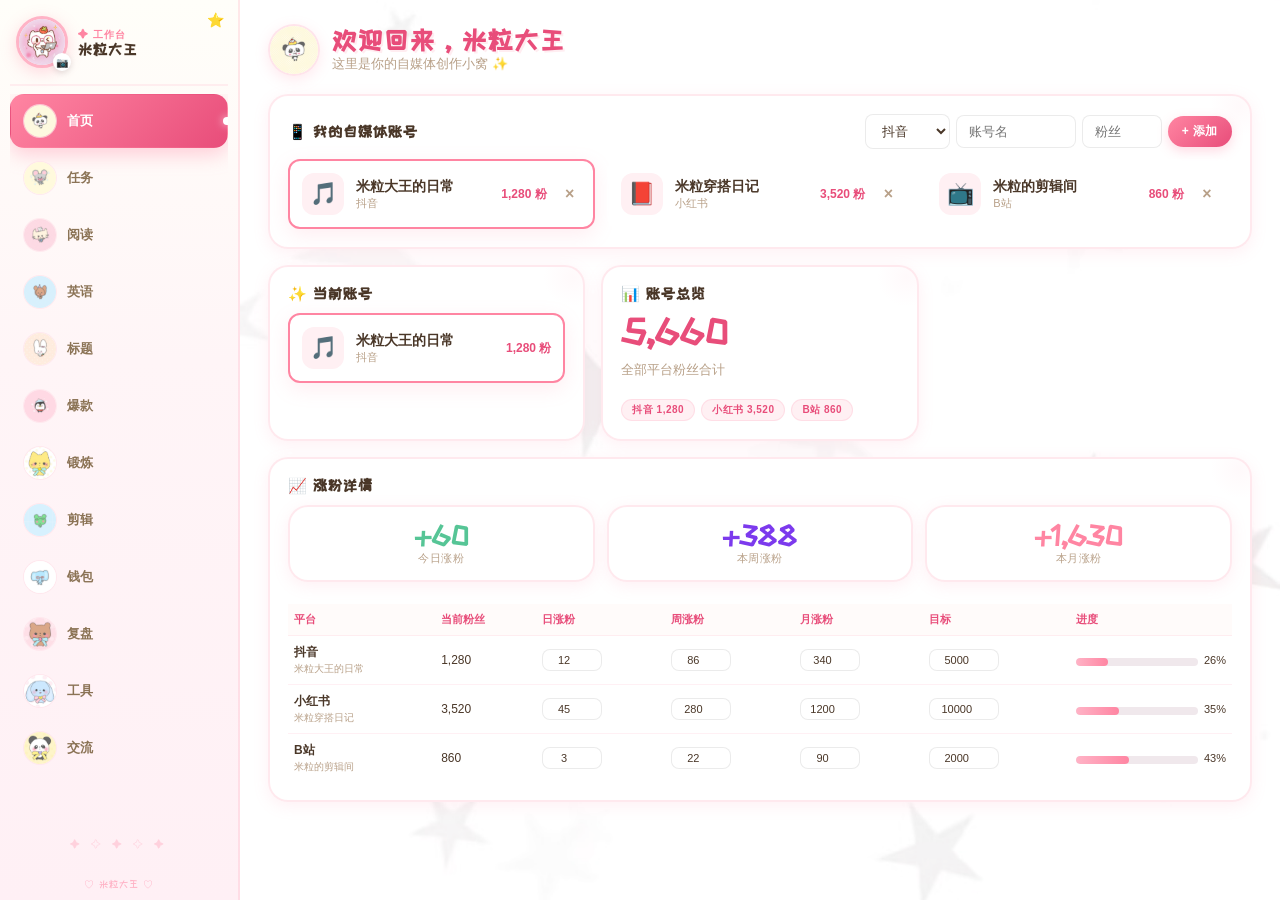
==== index.html @ dad50af1 "feat: 优化工作台 - CSS/JS分离、移除追踪脚本、PWA支持" ====
<!DOCTYPE html>
<html lang="zh-CN">
<head>
<meta charset="UTF-8">
<meta name="viewport" content="width=device-width,initial-scale=1.0,maximum-scale=1.0,user-scalable=no,viewport-fit=cover">
<meta name="theme-color" content="#ff85a2">
<meta name="description" content="米粒大王的个人自媒体工作台 - 账号管理、任务规划、英语学习、剪辑教程、记账复盘">
<meta name="apple-mobile-web-app-capable" content="yes">
<meta name="apple-mobile-web-app-status-bar-style" content="default">
<meta name="apple-mobile-web-app-title" content="工作台">
<link rel="manifest" href="manifest.json">
<link rel="apple-touch-icon" href="assets/apple-touch-icon.png">
<link rel="icon" type="image/png" href="assets/icon-192.png">
<link rel="stylesheet" href="styles.css">
<title>米粒大王的工作台</title>
</head>
<body>
<div class="app">
<aside class="sidebar">
  <div class="profile">
    <div class="avatar-wrap" title="点击更换头像" id="avatarWrap">
      <img src="assets/avatar.jpg" alt="头像" class="avatar" id="sidebarAvatar" onerror="this.style.background='var(--pink-light)';this.style.display='block'">
    </div>
    <div class="profile-info">
      <div class="profile-label">✦ 工作台</div>
      <div class="profile-name">米粒大王</div>
    </div>
    <input type="file" id="avatarFile" accept="image/*" style="display:none">
  </div>
  <nav class="nav" id="nav"></nav>
  <div class="sidebar-footer">♡ 米粒大王 ♡</div>
</aside>
<main class="main" id="main"></main>
</div>

<!-- 移动端底部导航 -->
<nav class="mobile-nav" id="mobileNav"></nav>

<!-- WARDROBE PANEL -->
<div class="wardrobe-overlay" id="wardrobeOverlay">
  <div class="wardrobe-panel">
    <button class="wardrobe-close" id="wardrobeClose">×</button>
    <div class="wardrobe-title">🎀 小角落生物的衣帽间</div>
    <div class="wardrobe-preview">
      <div style="text-align:center">
        <div id="sumikkoPreview"></div>
        <div style="font-size:11px;color:var(--text3);margin-top:4px">角落生物</div>
      </div>
    </div>
    <div class="wardrobe-tab" id="wardrobeTabs">
      <button data-wtab="hat" class="active">🎩 帽子</button>
      <button data-wtab="top">👔 衣服</button>
      <button data-wtab="acc">🎀 配饰</button>
    </div>
    <div id="wardrobeItems" class="wardrobe-items"></div>
    <div class="wardrobe-clear"><button class="btn btn-secondary" id="wardrobeClear">🔄 全部脱掉</button></div>
  </div>
</div>

<script src="app.js"></script>
<script>
// 注册 Service Worker（PWA 离线支持）
if('serviceWorker' in navigator){
  navigator.serviceWorker.register('sw.js').catch(function(){});
}
</script>
</body>
</html>
---- styles.css ----
/* ═══════════════════════════════════════════
   米粒大王的工作台 - 样式表
   优化：独立CSS文件，利于浏览器缓存
   ═══════════════════════════════════════════ */

@import url('https://fonts.googleapis.com/css2?family=ZCOOL+KuaiLe&display=swap');

:root{
  --pink:#ff85a2;--pink2:#ffb3c6;--pink-light:#fff0f3;--pink-dark:#e84d7a;
  --mint:#a8e6cf;--mint-light:#e8fbf3;--mint-dark:#56c596;
  --lavender:#c3aed6;--lav-light:#f3eef9;
  --peach:#ffd3b6;--peach-light:#fff7f0;
  --sky:#b5d8ff;--sky-light:#ecf5ff;
  --yellow:#fff3b0;--yellow-light:#fffbeb;
  --rila:#c4a77d;--rila-dark:#8b7355;--rila-cream:#fff8e7;
  --text:#4a3728;--text2:#8b7355;--text3:#b8a088;
  --card:rgba(255,255,255,0.95);--card2:rgba(255,248,245,0.95);
  --shadow:0 4px 16px rgba(255,133,162,0.12);--shadow-lg:0 8px 32px rgba(255,133,162,0.16);
  --radius:20px;--radius-sm:12px;--radius-xs:8px;
  --bd:2px solid rgba(255,133,162,0.18);
  --bd-l:1.5px solid rgba(255,179,198,0.35);
  --sw:240px;
  --font-cute:'ZCOOL KuaiLe','PingFang SC','Microsoft YaHei',cursive;
}
*{box-sizing:border-box;margin:0;padding:0}
html,body{height:100%;font-family:-apple-system,BlinkMacSystemFont,"PingFang SC","Microsoft YaHei",sans-serif;color:var(--text);background:#fff5f7;overflow:hidden}
body{background-image:radial-gradient(circle at 20% 20%,rgba(255,179,198,0.12) 0%,transparent 50%),radial-gradient(circle at 80% 80%,rgba(168,230,207,0.1) 0%,transparent 50%),radial-gradient(circle at 50% 50%,rgba(181,216,255,0.08) 0%,transparent 50%)}
.app{display:flex;height:100vh;width:100vw;overflow:hidden}

/* SIDEBAR */
.sidebar{width:var(--sw);flex-shrink:0;background:linear-gradient(180deg,#fffef9 0%,#fff5f7 40%,#fff0f5 100%);border-right:var(--bd);display:flex;flex-direction:column;padding:16px 10px 8px;z-index:10;position:relative}
.sidebar::after{content:'✦ ✧ ✦ ✧ ✦';position:absolute;bottom:50px;left:50%;transform:translateX(-50%);font-size:10px;color:var(--pink2);letter-spacing:4px;opacity:.5;pointer-events:none}
.profile{display:flex;align-items:center;gap:10px;padding:0 6px 16px;margin-bottom:6px;border-bottom:2px solid rgba(255,133,162,0.12);position:relative}
.profile::before{content:'⭐';position:absolute;top:-4px;right:4px;font-size:14px;animation:twinkle 2s infinite}
@keyframes twinkle{0%,100%{opacity:.4;transform:scale(1)}50%{opacity:1;transform:scale(1.3)}}
.avatar-wrap{position:relative;cursor:pointer;flex-shrink:0}
.avatar-wrap::after{content:'📷';position:absolute;bottom:-3px;right:-3px;font-size:10px;background:#fff;border-radius:50%;width:18px;height:18px;display:grid;place-items:center;box-shadow:0 2px 6px rgba(0,0,0,0.12)}
.avatar{width:52px;height:52px;border-radius:50%;object-fit:cover;border:3px solid var(--pink2);box-shadow:0 4px 16px rgba(255,133,162,0.3);background:var(--pink-light);display:block}
.profile-info{flex:1;min-width:0}
.profile-label{font-size:10px;color:var(--pink);font-weight:700;letter-spacing:1px}
.profile-name{font-size:15px;font-weight:800;color:var(--text);font-family:var(--font-cute);letter-spacing:1px;word-break:break-all}
.nav{flex:1;overflow-y:auto;margin-top:2px;display:flex;flex-direction:column;gap:3px}
.nav-item{display:flex;align-items:center;gap:10px;padding:9px 12px;border-radius:14px;cursor:pointer;transition:all .2s;color:var(--text2);font-weight:600;font-size:13px;user-select:none;border:1.5px solid transparent;position:relative}
.nav-item:hover{background:var(--pink-light);color:var(--pink-dark);border-color:rgba(255,179,198,0.3);transform:translateX(2px)}
.nav-item.active{background:linear-gradient(135deg,var(--pink),var(--pink-dark));color:#fff;box-shadow:0 6px 20px rgba(255,133,162,0.4);border-color:transparent;font-weight:700}
.nav-item.active::after{content:'';position:absolute;right:-4px;top:50%;transform:translateY(-50%);width:8px;height:8px;background:#fff;border-radius:50%;box-shadow:0 0 8px rgba(255,255,255,.8)}
.nav-animal{width:34px;height:34px;border-radius:50%;flex-shrink:0;display:grid;place-items:center;font-size:18px;background:rgba(255,255,255,.5);overflow:hidden;border:1.5px solid rgba(255,179,198,0.25)}
.nav-animal img{width:100%;height:100%;object-fit:cover}
.nav-animal svg{width:80%;height:80%}
.nav-item.active .nav-animal{background:rgba(255,255,255,.25);border-color:rgba(255,255,255,.4)}
.sidebar-footer{text-align:center;font-size:10px;color:var(--pink2);padding-top:4px;font-family:var(--font-cute);letter-spacing:1px}

/* MAIN */
.main{flex:1;background:#fef9f8 center/cover no-repeat;overflow-y:auto;padding:24px 28px;-webkit-overflow-scrolling:touch;position:relative}
.main::before{content:'';position:absolute;inset:0;background:rgba(255,255,255,0.35);z-index:0;pointer-events:none}
.page{position:relative;z-index:1;max-width:1100px;margin:0 auto;animation:fadeIn .3s ease}
@keyframes fadeIn{from{opacity:0;transform:translateY(8px)}to{opacity:1;transform:translateY(0)}}
.page-header{margin-bottom:18px;display:flex;align-items:center;gap:12px;flex-wrap:wrap}
.page-title{font-size:26px;font-weight:800;font-family:var(--font-cute);letter-spacing:2px;color:var(--pink-dark);text-shadow:2px 2px 0 rgba(255,133,162,0.15)}
.page-sub{color:var(--text3);font-size:13px;margin-top:2px}
.page-icon{width:52px;height:52px;border-radius:50%;flex-shrink:0;display:grid;place-items:center;background:rgba(255,255,255,0.75);border:2.5px solid rgba(255,179,198,0.35);box-shadow:0 4px 14px rgba(255,133,162,0.18);overflow:hidden}
.page-icon img{width:100%;height:100%;object-fit:cover}
.page-icon svg{width:72%;height:72%}

/* CARDS */
.cards{display:grid;grid-template-columns:repeat(auto-fill,minmax(300px,1fr));gap:16px}
.card{background:var(--card);border-radius:var(--radius);box-shadow:var(--shadow);padding:18px;border:var(--bd);display:flex;flex-direction:column;gap:10px;transition:all .2s;position:relative;overflow:hidden}
.card::before{content:'';position:absolute;top:-20px;right:-20px;width:60px;height:60px;border-radius:50%;background:radial-gradient(circle,rgba(255,179,198,0.08) 0%,transparent 70%);pointer-events:none}
.card:hover{box-shadow:var(--shadow-lg);transform:translateY(-2px)}
.card-wide{grid-column:1/-1}
.card-header{display:flex;align-items:center;justify-content:space-between;flex-wrap:wrap;gap:8px}
.card-title{font-size:15px;font-weight:700;font-family:var(--font-cute);letter-spacing:1px;display:flex;align-items:center;gap:6px}
.card-actions{display:flex;gap:6px;align-items:center;flex-wrap:wrap}

/* BUTTONS */
.btn{border:none;border-radius:20px;padding:7px 14px;font-size:12px;font-weight:700;cursor:pointer;transition:all .15s;display:inline-flex;align-items:center;gap:4px;white-space:nowrap;text-decoration:none;font-family:inherit;letter-spacing:.5px}
.btn:active{transform:scale(0.95)}
.btn-primary{background:linear-gradient(135deg,var(--pink),var(--pink-dark));color:#fff;box-shadow:0 4px 12px rgba(255,133,162,0.3)}
.btn-primary:hover{box-shadow:0 6px 18px rgba(255,133,162,0.4);transform:translateY(-1px)}
.btn-secondary{background:var(--pink-light);color:var(--pink-dark);border:1.5px solid rgba(255,179,198,0.4)}
.btn-secondary:hover{background:#ffe4ee}
.btn-danger{background:#fff0f0;color:#d14545;border:1.5px solid #fcc}
.btn-sm{padding:5px 10px;font-size:11px;border-radius:16px}
.btn-mint{background:var(--mint-light);color:var(--mint-dark);border:1.5px solid var(--mint)}
.btn-lav{background:var(--lav-light);color:#7c3aed;border:1.5px solid var(--lavender)}
.btn-peach{background:var(--peach-light);color:#e07b39;border:1.5px solid var(--peach)}

.input,.select,textarea{width:100%;border:1.5px solid rgba(0,0,0,0.08);border-radius:var(--radius-xs);padding:8px 12px;font-size:13px;background:rgba(255,255,255,0.9);outline:none;transition:all .2s;font-family:inherit;color:var(--text)}
.input:focus,.select:focus,textarea:focus{border-color:var(--pink);box-shadow:0 0 0 3px rgba(255,133,162,0.08)}
.form-row{display:flex;gap:8px;align-items:center;flex-wrap:wrap}
.form-row .input{flex:1;min-width:100px}

/* LIST */
.list{display:flex;flex-direction:column;gap:6px}
.list-item{display:flex;align-items:center;gap:8px;padding:10px 12px;background:rgba(255,248,245,0.7);border-radius:var(--radius-sm);transition:all .15s;border:1.5px solid transparent}
.list-item:hover{background:#fff;border-color:rgba(255,179,198,0.25)}
.list-item.done .item-main{opacity:.45}
.list-item.done .item-title{text-decoration:line-through}
.item-main{flex:1;min-width:0}
.item-title{font-weight:700;font-size:13px;word-break:break-all}
.item-meta{font-size:11px;color:var(--text3);margin-top:1px}
.item-desc{font-size:11px;color:var(--text2);margin-top:2px;line-height:1.5}
.checkbox{width:18px;height:18px;accent-color:var(--pink);cursor:pointer;flex-shrink:0;border-radius:4px}
.close{width:22px;height:22px;display:flex;align-items:center;justify-content:center;border-radius:50%;color:var(--text3);cursor:pointer;font-size:16px;flex-shrink:0;transition:all .15s;font-weight:700;border:1.5px solid transparent}
.close:hover{background:#fff0f0;color:#d14545;border-color:#fcc}

/* TAGS */
.tag{display:inline-block;font-size:10px;padding:3px 10px;border-radius:20px;background:var(--pink-light);color:var(--pink-dark);font-weight:700;white-space:nowrap;letter-spacing:.5px;border:1px solid rgba(255,179,198,0.3)}
.tag-blue{background:var(--sky-light);color:#2b7cd3;border-color:rgba(181,216,255,0.4)}
.tag-green{background:var(--mint-light);color:var(--mint-dark);border-color:rgba(168,230,207,0.4)}
.tag-orange{background:var(--peach-light);color:#d97706;border-color:rgba(255,211,182,0.4)}
.tag-purple{background:var(--lav-light);color:#7c3aed;border-color:rgba(195,174,214,0.4)}
.tag-yellow{background:var(--yellow-light);color:#b8860b;border-color:rgba(255,243,176,0.4)}

.empty{color:var(--text3);font-size:12px;padding:8px 0;text-align:center}
.stat-row{display:grid;grid-template-columns:repeat(auto-fit,minmax(140px,1fr));gap:12px}
.stat-card{background:var(--card);border-radius:var(--radius);box-shadow:var(--shadow);padding:14px;text-align:center;border:var(--bd)}
.stat-value{font-size:28px;font-weight:800;color:var(--pink);font-family:var(--font-cute)}
.stat-label{font-size:11px;color:var(--text3);margin-top:2px;letter-spacing:.5px}

/* ACCOUNT */
.account-card{display:flex;align-items:center;gap:12px;padding:12px;border-radius:var(--radius-sm);background:rgba(255,255,255,0.8);border:2px solid transparent;cursor:pointer;transition:all .15s}
.account-card:hover{background:#fff;transform:translateY(-2px);border-color:rgba(255,179,198,0.3)}
.account-card.active{border-color:var(--pink);background:#fff;box-shadow:0 6px 20px rgba(255,133,162,0.15)}
.acc-icon{width:42px;height:42px;border-radius:12px;display:grid;place-items:center;font-size:22px;background:var(--pink-light);flex-shrink:0}
.acc-info{flex:1;min-width:0}
.acc-name{font-weight:700;font-size:14px;word-break:break-all}
.acc-platform{font-size:11px;color:var(--text3)}
.acc-followers{font-size:12px;font-weight:700;color:var(--pink-dark);white-space:nowrap}

/* CALENDAR */
.cal-grid{display:grid;grid-template-columns:repeat(7,1fr);gap:4px;text-align:center;font-size:12px}
.cal-day-header{font-weight:700;color:var(--pink-dark);padding:4px 0;font-size:10px}
.cal-day{padding:6px 2px;border-radius:var(--radius-xs);cursor:default;transition:all .15s;font-weight:600;position:relative;border:1.5px solid transparent}
.cal-day:hover{background:var(--pink-light)}
.cal-day.today{background:linear-gradient(135deg,var(--pink),var(--pink-dark));color:#fff;font-weight:800;border-color:var(--pink);box-shadow:0 4px 12px rgba(255,133,162,0.35)}
.cal-day.other{color:var(--text3);opacity:.4}
.cal-cat{position:absolute;top:-10px;right:-4px;font-size:16px;animation:catBounce 1s infinite}
.cal-hol{position:absolute;bottom:1px;left:50%;transform:translateX(-50%);font-size:9px;color:var(--pink-dark);background:rgba(255,255,255,0.8);padding:0 4px;border-radius:8px;white-space:nowrap;overflow:hidden;max-width:100%;text-overflow:ellipsis}
@keyframes catBounce{0%,100%{transform:translateY(0)}50%{transform:translateY(-4px)}}

/* PROGRESS */
.progress-bar{width:100%;height:8px;background:#f0e8ec;border-radius:10px;overflow:hidden;margin-top:4px}
.progress-fill{height:100%;background:linear-gradient(90deg,var(--pink2),var(--pink));border-radius:10px;transition:width .4s}

/* GENERAL */
.iframe-wrap{position:relative;padding-bottom:56.25%;height:0;border-radius:var(--radius-sm);overflow:hidden;background:#000}
.iframe-wrap iframe{position:absolute;inset:0;width:100%;height:100%;border:none}
.thumb{width:100%;border-radius:var(--radius-sm);object-fit:cover;max-height:180px;border:2px solid rgba(255,179,198,0.3)}
.scroll-list{max-height:360px;overflow-y:auto;padding-right:4px}
.grid-2{display:grid;grid-template-columns:repeat(auto-fill,minmax(240px,1fr));gap:12px}
.grid-3{display:grid;grid-template-columns:repeat(auto-fill,minmax(190px,1fr));gap:10px}
.tab-row{display:flex;gap:4px;margin-bottom:12px;flex-wrap:wrap}
.tab-btn{padding:6px 14px;border-radius:20px;border:1.5px solid rgba(255,179,198,0.35);background:rgba(255,255,255,0.7);color:var(--text2);font-size:12px;font-weight:700;cursor:pointer;transition:all .15s;font-family:inherit;letter-spacing:.5px}
.tab-btn.active{background:linear-gradient(135deg,var(--pink),var(--pink-dark));color:#fff;border-color:transparent;box-shadow:0 4px 12px rgba(255,133,162,0.25)}
.plan-day{border-left:4px solid var(--pink2);padding:8px 0 8px 14px;margin-bottom:6px;border-radius:0 var(--radius-sm) var(--radius-sm) 0}
.plan-day-num{font-size:11px;color:var(--pink);font-weight:700}
.plan-day-title{font-size:13px;font-weight:700}
.review-grid{display:grid;grid-template-columns:repeat(auto-fill,minmax(260px,1fr));gap:12px}
.review-card{background:var(--card);border-radius:var(--radius);padding:16px;box-shadow:var(--shadow);border:var(--bd)}
.review-card h4{font-size:13px;margin-bottom:6px;color:var(--pink-dark);font-family:var(--font-cute);letter-spacing:1px}
.review-card textarea{width:100%;min-height:60px;resize:vertical}

/* MOOD BOARD */
.mood-grid{display:grid;grid-template-columns:repeat(7,1fr);gap:3px;text-align:center}
.mood-cell{aspect-ratio:1;display:grid;place-items:center;font-size:16px;border-radius:var(--radius-xs);border:1.5px solid transparent;background:rgba(255,248,245,0.6);cursor:pointer;transition:all .15s}
.mood-cell:hover{background:rgba(255,179,198,0.15);border-color:rgba(255,179,198,0.3)}
.mood-cell.filled{background:var(--pink-light);border-color:rgba(255,179,198,0.3)}
.mood-legend{display:flex;gap:6px;flex-wrap:wrap}

/* TITLE CARDS */
.title-card{background:linear-gradient(135deg,var(--yellow-light),#fff);border-radius:var(--radius-sm);padding:14px;border:2px solid rgba(255,243,176,0.5);position:relative;transition:all .15s}
.title-card:hover{box-shadow:0 6px 20px rgba(200,180,100,0.15);transform:translateY(-2px)}
.title-card-badge{position:absolute;top:-8px;right:12px;background:var(--pink);color:#fff;font-size:9px;padding:2px 8px;border-radius:12px;font-weight:700}

/* BUBBLE */
.bubble{background:var(--card2);border-radius:16px 16px 16px 4px;padding:12px 16px;position:relative;border:2px solid rgba(255,179,198,0.3)}
.bubble-right{background:var(--sky-light);border-radius:16px 16px 4px 16px;padding:12px 16px;border:2px solid rgba(181,216,255,0.4)}

/* WALLET */
.wallet-summary{display:grid;grid-template-columns:repeat(auto-fit,minmax(130px,1fr));gap:10px}
.wallet-stat{background:var(--card);border-radius:var(--radius-sm);padding:12px;text-align:center;border:var(--bd)}
.wallet-stat .ws-val{font-size:20px;font-weight:800;font-family:var(--font-cute)}
.wallet-stat .ws-lbl{font-size:10px;color:var(--text3);margin-top:2px}
.wallet-balance{margin-top:12px;padding:14px 18px;border-radius:var(--radius-sm);text-align:center;font-size:15px;font-weight:700;font-family:var(--font-cute)}
.cat-bar{display:flex;align-items:center;gap:10px;margin-bottom:8px}
.cat-icon{font-size:20px;width:28px;text-align:center;flex-shrink:0}
.cat-info{flex:1;min-width:0}
.cat-top{display:flex;justify-content:space-between;font-size:12px;margin-bottom:2px}
.cat-pct{font-size:11px;color:var(--text3);width:36px;text-align:right;flex-shrink:0}
.txn-item{display:flex;align-items:center;gap:8px;padding:10px 12px;background:rgba(255,248,245,0.7);border-radius:var(--radius-sm);border:1.5px solid transparent;transition:all .15s}
.txn-item:hover{background:#fff;border-color:rgba(255,179,198,0.25)}

/* WARDROBE */
.wardrobe-overlay{position:fixed;inset:0;background:rgba(0,0,0,0.25);z-index:10001;display:none;align-items:center;justify-content:center}
.wardrobe-overlay.show{display:flex}
.wardrobe-panel{width:min(420px,92vw);max-height:86vh;background:linear-gradient(180deg,#fffef9,#fff5f7);border-radius:var(--radius);box-shadow:var(--shadow-lg);border:var(--bd);padding:18px;overflow-y:auto;position:relative;animation:fadeIn .25s ease}
.wardrobe-close{position:absolute;top:12px;right:12px;width:26px;height:26px;border-radius:50%;border:1.5px solid rgba(255,179,198,0.4);background:#fff;cursor:pointer;font-size:16px;color:var(--text3)}
.wardrobe-title{font-size:17px;font-weight:800;font-family:var(--font-cute);color:var(--pink-dark);text-align:center;margin-bottom:14px}
.wardrobe-preview{display:flex;align-items:center;justify-content:center;gap:30px;margin-bottom:16px;padding:16px;background:rgba(255,255,255,0.7);border-radius:var(--radius-sm);border:2px solid rgba(255,179,198,0.15);min-height:130px}
.wardrobe-tab{display:flex;gap:6px;justify-content:center;margin-bottom:12px;flex-wrap:wrap}
.wardrobe-tab button{padding:6px 14px;border-radius:20px;border:1.5px solid rgba(255,179,198,0.35);background:#fff;color:var(--text2);font-size:12px;font-weight:700;cursor:pointer;font-family:inherit}
.wardrobe-tab button.active{background:linear-gradient(135deg,var(--pink),var(--pink-dark));color:#fff;border-color:transparent}
.wardrobe-items{display:grid;grid-template-columns:repeat(4,1fr);gap:10px}
.wardrobe-item{aspect-ratio:1;border-radius:var(--radius-sm);border:2px solid rgba(255,179,198,0.25);background:#fff;cursor:pointer;display:flex;align-items:center;justify-content:center;font-size:26px;transition:all .15s}
.wardrobe-item:hover{border-color:var(--pink);transform:translateY(-2px)}
.wardrobe-item.equipped{background:var(--pink-light);border-color:var(--pink)}
.wardrobe-clear{margin-top:12px;text-align:center}

/* MUSIC & COMPANION DOLL */
.doll-grid{display:grid;grid-template-columns:repeat(5,1fr);gap:10px}
.doll-thumb{aspect-ratio:1;border-radius:var(--radius-sm);border:2px solid rgba(255,179,198,0.25);background:#fff;cursor:pointer;display:flex;flex-direction:column;align-items:center;justify-content:center;transition:all .15s;padding:4px}
.doll-thumb:hover{border-color:var(--pink);transform:translateY(-2px)}
.doll-thumb.selected{background:var(--pink-light);border-color:var(--pink)}
.doll-thumb-svg{width:42px;height:42px}
.doll-thumb-name{font-size:10px;color:var(--text3);margin-top:2px}
.doll-preview{background:rgba(255,255,255,0.7);border-radius:var(--radius-sm);border:2px solid rgba(255,179,198,0.15);padding:16px;display:flex;flex-direction:column;align-items:center;gap:12px;min-height:180px}
.doll-stage{display:flex;flex-direction:column;align-items:center;gap:6px}
.doll-char{width:90px;height:90px;position:relative}
.doll-char svg{width:100%;height:100%;filter:drop-shadow(0 4px 8px rgba(0,0,0,0.1))}
.doll-name{font-size:13px;font-weight:700;color:var(--pink-dark);font-family:var(--font-cute)}
.doll-actions{display:flex;gap:6px;flex-wrap:wrap;justify-content:center}
.doll-btn{padding:6px 10px;border-radius:16px;border:1.5px solid rgba(255,179,198,0.4);background:#fff;font-size:12px;cursor:pointer;transition:all .15s}
.doll-btn:hover{background:var(--pink-light);transform:scale(1.05)}
@keyframes dollNod{0%,100%{transform:rotate(0)}25%{transform:rotate(-10deg)}75%{transform:rotate(10deg)}}
@keyframes dollBlink{0%,100%{opacity:1}50%{opacity:0.3}}
@keyframes dollSpin{0%{transform:rotate(0)}100%{transform:rotate(360deg)}}
@keyframes dollJump{0%,100%{transform:translateY(0)}50%{transform:translateY(-16px)}}
@keyframes dollPat{0%,100%{transform:scale(1)}50%{transform:scale(1.12)}}
.doll-nod{animation:dollNod .6s ease 2}
.doll-blink{animation:dollBlink .4s ease 3}
.doll-spin{animation:dollSpin .7s ease 1}
.doll-jump{animation:dollJump .5s ease 3}
.doll-pat{animation:dollPat .4s ease 2}

/* FLIP CALENDAR */
.flip-cal{position:relative;width:100%;max-width:560px;margin:0 auto;border-radius:var(--radius);overflow:hidden;box-shadow:var(--shadow-lg);border:var(--bd);background:#fff}
.flip-cal-view{position:relative;width:100%;aspect-ratio:1206/830;overflow:hidden;perspective:1200px}
.flip-cal-page{position:absolute;inset:0;opacity:0;transform:rotateY(-90deg);transition:all .45s cubic-bezier(.4,.0,.2,1);pointer-events:none;z-index:1;backface-visibility:hidden}
.flip-cal-page.active{opacity:1;transform:rotateY(0);pointer-events:auto;z-index:2}
.flip-cal-bg{position:absolute;inset:0;width:100%;height:100%;object-fit:cover}
.flip-cal-grid{position:absolute;display:grid;grid-template-columns:repeat(7,1fr);grid-template-rows:repeat(6,1fr)}
.flip-cal-cell{display:flex;align-items:center;justify-content:center;font-size:12px;font-weight:700;color:transparent;cursor:pointer;position:relative;transition:all .15s}
.flip-cal-cell:hover{color:rgba(74,55,40,0.4)}
.flip-today-marker{position:absolute;display:flex;align-items:center;justify-content:center;width:38px;height:38px;background:linear-gradient(135deg,var(--pink),var(--pink-dark));border-radius:50%;color:#fff;font-size:20px;font-weight:800;font-family:var(--font-cute);box-shadow:0 3px 14px rgba(232,77,122,0.45);border:2.5px solid #fff;animation:todayPulse 1.8s infinite;pointer-events:none;z-index:5}
.flip-today-marker::before{content:'★';font-size:15px;position:absolute;top:-9px;left:-7px;transform:rotate(-15deg)}
.flip-cal-nav{position:absolute;top:50%;transform:translateY(-50%);width:34px;height:34px;border-radius:50%;background:rgba(255,255,255,0.85);border:2px solid rgba(255,133,162,0.35);color:var(--pink-dark);font-size:14px;cursor:pointer;display:flex;align-items:center;justify-content:center;box-shadow:0 2px 8px rgba(0,0,0,0.1);transition:all .15s;z-index:10}
.flip-cal-nav:hover{background:#fff;transform:translateY(-50%) scale(1.1);border-color:var(--pink)}
.flip-cal-nav.prev{left:10px}
.flip-cal-nav.next{right:10px}
.flip-cal-nav:disabled{opacity:.4;cursor:not-allowed}
.flip-cal-dots{position:absolute;bottom:10px;left:50%;transform:translateX(-50%);display:flex;gap:8px;z-index:10}
.flip-cal-dot{width:9px;height:9px;border-radius:50%;background:rgba(255,255,255,0.55);border:1.5px solid rgba(74,55,40,0.15);cursor:pointer;transition:all .2s}
.flip-cal-dot.active{background:var(--pink);border-color:var(--pink-dark);transform:scale(1.15)}
.flip-cal-month{position:absolute;top:12px;right:14px;background:rgba(255,255,255,0.8);color:var(--pink-dark);font-size:13px;font-weight:700;padding:4px 12px;border-radius:16px;border:2px solid rgba(255,133,162,0.25);z-index:10;font-family:var(--font-cute)}
@keyframes todayPulse{0%,100%{transform:translate(-50%,-50%) scale(1)}50%{transform:translate(-50%,-50%) scale(1.1)}}

/* CLOTHING OVERLAYS */
.cloth{position:absolute;pointer-events:none;z-index:5}
.cloth-party-hat{width:0;height:0;border-left:10px solid transparent;border-right:10px solid transparent;border-bottom:22px solid #ff85a2;left:24px;top:-18px;filter:drop-shadow(0 2px 2px rgba(0,0,0,0.1))}
.cloth-party-hat::after{content:'';position:absolute;top:18px;left:-3px;width:6px;height:6px;background:#fff;border-radius:50%}
.cloth-bow{width:24px;height:10px;background:#ff85a2;border-radius:5px;left:27px;top:-10px}
.cloth-bow::before,.cloth-bow::after{content:'';position:absolute;width:12px;height:14px;background:#ff85a2;border-radius:50%;top:-2px}
.cloth-bow::before{left:-8px;border-radius:50% 40% 40% 50%}
.cloth-bow::after{right:-8px;border-radius:40% 50% 50% 40%}
.cloth-beanie{width:32px;height:16px;background:#b5d8ff;border-radius:16px 16px 4px 4px;left:23px;top:-10px;border:2px solid #7ab8f5}
.cloth-crown{width:28px;height:14px;background:#ffd700;clip-path:polygon(0 100%,20% 40%,40% 100%,60% 30%,80% 100%,100% 50%,100% 100%);left:25px;top:-10px;border:1px solid #daa520}
.cloth-santa{width:30px;height:16px;background:#d14545;border-radius:15px 15px 0 0;left:24px;top:-12px}
.cloth-santa::after{content:'';position:absolute;bottom:-4px;left:-2px;width:34px;height:6px;background:#fff;border-radius:3px}
.cloth-scarf{width:42px;height:10px;background:#ffb3c6;border-radius:5px;left:18px;top:46px}
.cloth-scarf::after{content:'';position:absolute;right:6px;top:6px;width:10px;height:18px;background:#ffb3c6;border-radius:0 0 5px 5px}
.cloth-bowtie{width:20px;height:8px;background:#ff85a2;border-radius:4px;left:29px;top:48px}
.cloth-bowtie::before,.cloth-bowtie::after{content:'';position:absolute;width:10px;height:12px;background:#ff85a2;border-radius:50%;top:-2px}
.cloth-bowtie::before{left:-6px}
.cloth-bowtie::after{right:-6px}
.cloth-glasses{width:34px;height:12px;border:2px solid #4a3728;border-radius:6px;left:22px;top:18px;background:rgba(255,255,255,0.2)}
.cloth-glasses::after{content:'';position:absolute;left:14px;top:-2px;width:2px;height:14px;background:#4a3728}
.cloth-bag{width:16px;height:18px;background:#c3aed6;border-radius:6px;left:58px;top:50px}
.cloth-bag::before{content:'';position:absolute;top:-6px;left:4px;width:8px;height:8px;border:2px solid #c3aed6;border-bottom:none;border-radius:4px 4px 0 0}
.cloth-star{width:16px;height:16px;background:#ffd700;clip-path:polygon(50% 0,61% 35%,98% 35%,68% 57%,79% 91%,50% 70%,21% 91%,32% 57%,2% 35%,39% 35%);left:50px;top:-8px}
.cloth-donut{width:18px;height:18px;background:#ffbf80;border-radius:50%;left:52px;top:48px;border:4px solid #8b4513}
.cloth-honey{width:16px;height:20px;background:#ffa500;border-radius:4px;left:56px;top:46px;border:2px solid #cc8400}
.cloth-honey::after{content:'';position:absolute;top:4px;left:3px;width:6px;height:8px;background:#fff8e7;border-radius:2px}
.cloth-apron{width:30px;height:28px;background:#fff;border:2px solid #ddd;border-radius:0 0 10px 10px;left:24px;top:50px}
.cloth-apron::before{content:'';position:absolute;top:-10px;left:6px;width:14px;height:12px;border:2px solid #ddd;border-bottom:none;border-radius:6px 6px 0 0;background:#fff}

/* SUMIKKO */
.sumikko{position:fixed;z-index:9999;cursor:pointer;user-select:none;animation:sumikkoIn .4s ease;display:flex;flex-direction:column;align-items:center;gap:4px}
.sumikko.hide{animation:sumikkoOut .3s ease forwards}
@keyframes sumikkoIn{from{opacity:0;transform:scale(0.5) translateY(15px)}to{opacity:1;transform:scale(1) translateY(0)}}
@keyframes sumikkoOut{to{opacity:0;transform:scale(0.5) translateY(15px)}}
.sumikko-char{width:60px;height:60px;display:block;text-align:center;line-height:1;animation:sumikkoBounce 2s infinite;position:relative}
.sumikko-char svg{width:100%;height:100%;filter:drop-shadow(0 3px 6px rgba(0,0,0,0.1))}
@keyframes sumikkoBounce{0%,100%{transform:translateY(0)}50%{transform:translateY(-6px)}}
.sumikko-bubble{background:#fff;border-radius:16px;padding:10px 16px;font-size:12px;color:var(--text);box-shadow:0 4px 16px rgba(0,0,0,0.1);max-width:220px;margin-bottom:6px;border:2px solid rgba(255,179,198,0.25);animation:bubbleIn .3s ease .2s both;line-height:1.5}
.sumikko-name{font-size:10px;color:var(--text3);text-align:center;margin-top:2px}

/* MOBILE NAV */
.mobile-nav{display:none}

/* RESPONSIVE */
@media(max-width:768px){
  :root{--sw:0px}
  .sidebar{display:none}
  .mobile-nav{display:flex;position:fixed;bottom:0;left:0;right:0;background:linear-gradient(180deg,#fffef9 0%,#fff5f7 60%,#fff0f5 100%);border-top:2px solid rgba(255,133,162,0.18);padding:4px 4px calc(4px + env(safe-area-inset-bottom));z-index:100;overflow-x:auto;scrollbar-width:none;-webkit-overflow-scrolling:touch;gap:2px}
  .mobile-nav::-webkit-scrollbar{display:none}
  .mobile-nav-item{flex-shrink:0;display:flex;flex-direction:column;align-items:center;gap:2px;padding:6px 8px;border-radius:12px;cursor:pointer;transition:all .2s;color:var(--text2);font-size:10px;font-weight:600;min-width:52px;position:relative}
  .mobile-nav-item.active{color:var(--pink-dark)}
  .mobile-nav-item.active::after{content:'';position:absolute;bottom:0;left:50%;transform:translateX(-50%);width:24px;height:3px;background:var(--pink);border-radius:2px}
  .mobile-nav-icon{width:30px;height:30px;border-radius:50%;display:grid;place-items:center;overflow:hidden;border:1.5px solid rgba(255,179,198,0.25);background:rgba(255,255,255,.5)}
  .mobile-nav-icon img{width:100%;height:100%;object-fit:cover}
  .main{padding:12px 10px calc(72px + env(safe-area-inset-bottom))}
  .cards{grid-template-columns:1fr}
  .page-title{font-size:18px}
  .stat-row{grid-template-columns:repeat(2,1fr)}
  .cal-grid{font-size:10px}
  .mood-grid{font-size:12px}
  .sumikko-char{width:48px;height:48px}
  .sumikko-bubble{max-width:160px;font-size:11px}
}

/* TABLES */
.growth-table,.exercise-table,.log-table{width:100%;border-collapse:collapse;font-size:12px}
.growth-table th,.growth-table td,.exercise-table th,.exercise-table td,.log-table th,.log-table td{padding:8px 6px;border-bottom:1.5px solid rgba(255,179,198,0.2);text-align:left;vertical-align:middle}
.growth-table th,.exercise-table th,.log-table th{font-weight:700;color:var(--pink-dark);font-size:11px;background:rgba(255,248,245,0.5)}
.growth-table tr:last-child td,.exercise-table tr:last-child td,.log-table tr:last-child td{border-bottom:none}
.growth-table td input,.exercise-table td input{text-align:center}
.exercise-table td{text-align:center}
.exercise-table th{text-align:center}

/* STATS BANNER (exercise/reading) */
.stats-banner{display:flex;gap:0;border-radius:var(--radius);overflow:hidden;box-shadow:var(--shadow);border:var(--bd);margin-bottom:14px}
.stats-banner-half{flex:1;padding:20px 16px;text-align:center;position:relative}
.stats-banner-half:first-child{background:linear-gradient(135deg,var(--pink-light),#fff)}
.stats-banner-half:last-child{background:linear-gradient(135deg,#fff,var(--pink-light))}
.stats-banner-half+.stats-banner-half{border-left:2px dashed rgba(255,133,162,0.25)}
.stats-banner-num{font-size:36px;font-weight:800;font-family:var(--font-cute);color:var(--pink-dark);line-height:1;text-shadow:0 2px 8px rgba(232,77,122,0.15)}
.stats-banner-unit{font-size:12px;color:var(--text3);margin-top:4px}
.stats-banner-label{font-size:11px;color:var(--text2);margin-top:6px;font-weight:700;letter-spacing:1px}
.stats-banner-icon{position:absolute;top:10px;font-size:20px;opacity:.3}
.stats-banner-icon.left{left:12px}
.stats-banner-icon.right{right:12px}
.duration-input-row{display:flex;gap:8px;align-items:center;margin-top:10px;flex-wrap:wrap}
.duration-input-row input{flex:1;min-width:100px}

/* INSPIRATION MODULE */
.inspiration-input{display:flex;gap:8px;margin-bottom:10px;flex-wrap:wrap}
.inspiration-input textarea{flex:1;min-width:200px;min-height:44px;resize:vertical}
.inspiration-card{background:linear-gradient(135deg,var(--yellow-light),#fff);border:2px solid rgba(255,243,176,0.5);border-radius:var(--radius-sm);padding:12px 14px;margin-bottom:8px;position:relative;transition:all .2s}
.inspiration-card:hover{box-shadow:var(--shadow);transform:translateY(-1px)}
.inspiration-card-text{font-size:13px;color:var(--text);line-height:1.6;font-weight:600;white-space:pre-wrap}
.inspiration-card-date{font-size:10px;color:var(--text3);margin-top:6px}
.inspiration-card .close{position:absolute;top:8px;right:10px}

/* REVIEW 3-PART */
.review-3part{display:flex;flex-direction:column;gap:8px;margin-top:8px}
.review-3part-item{display:flex;gap:8px;align-items:flex-start}
.review-3part-tag{flex-shrink:0;width:44px;text-align:center;font-size:11px;font-weight:700;color:#fff;border-radius:8px;padding:4px 0;font-family:var(--font-cute)}
.review-3part-tag.r-result{background:var(--pink-dark)}
.review-3part-tag.r-cause{background:var(--mint-dark)}
.review-3part-tag.r-impact{background:#7c3aed}
.review-3part-input{flex:1;font-size:12px;padding:6px 10px;border:1.5px solid rgba(255,179,198,0.3);border-radius:var(--radius-xs);min-height:34px;background:rgba(255,255,255,0.8);color:var(--text);outline:none;resize:vertical;font-family:inherit}
.review-3part-input:focus{border-color:var(--pink)}
.review-3part-display{flex:1;font-size:12px;color:var(--text2);line-height:1.6;padding:6px 0}
.review-edit-area{display:none;flex-direction:column}
.review-edit-area.active{display:flex}
.review-edit-area.active+.review-view-area{display:none}
.review-view-area{display:block}
.review-card{position:relative}
.review-card .review-actions{display:flex;gap:6px;position:absolute;top:10px;right:12px}
.review-card .review-actions button{font-size:11px;padding:3px 10px;border-radius:8px;border:1.5px solid rgba(255,179,198,0.3);background:#fff;color:var(--text2);cursor:pointer;transition:all .15s}
.review-card .review-actions button:hover{background:var(--pink-light);color:var(--pink-dark);border-color:var(--pink)}

/* HABIT TRACKER */
.habit-tracker{margin-top:4px}
.habit-row{display:flex;align-items:stretch;gap:0;margin-bottom:8px;border-radius:var(--radius-sm);overflow:hidden;border:var(--bd);background:var(--card)}
.habit-label{flex-shrink:0;width:100px;display:flex;flex-direction:column;align-items:center;justify-content:center;padding:10px 6px;background:linear-gradient(135deg,var(--pink-light),#fff);border-right:2px dashed rgba(255,133,162,0.2)}
.habit-label-icon{font-size:22px}
.habit-label-name{font-size:12px;font-weight:700;color:var(--pink-dark);margin-top:4px;font-family:var(--font-cute)}
.habit-checkin{flex:1;display:flex;align-items:center;justify-content:space-around;padding:8px 4px}
.habit-day{display:flex;flex-direction:column;align-items:center;gap:3px;cursor:pointer}
.habit-day-label{font-size:9px;color:var(--text3);font-weight:700}
.habit-day-box{width:28px;height:28px;border-radius:50%;border:2px solid rgba(255,179,198,0.3);display:grid;place-items:center;font-size:14px;transition:all .2s;background:#fff}
.habit-day-box:hover{border-color:var(--pink);transform:scale(1.1)}
.habit-day-box.checked{background:linear-gradient(135deg,var(--pink),var(--pink-dark));border-color:transparent;color:#fff;font-weight:800;box-shadow:0 2px 8px rgba(232,77,122,0.3)}
.habit-day-box.checked::after{content:'✓'}
.habit-day-box.checked .habit-day-emoji{display:none}
.habit-summary{flex-shrink:0;width:60px;display:flex;flex-direction:column;align-items:center;justify-content:center;padding:8px 4px;border-left:2px dashed rgba(255,133,162,0.2)}
.habit-summary-num{font-size:20px;font-weight:800;font-family:var(--font-cute);color:var(--pink-dark)}
.habit-summary-label{font-size:9px;color:var(--text3);margin-top:2px}
.habit-month-table{width:100%;border-collapse:collapse;font-size:11px;margin-top:12px}
.habit-month-table th,.habit-month-table td{padding:5px 4px;text-align:center;border-bottom:1px solid rgba(255,179,198,0.15)}
.habit-month-table th{color:var(--pink-dark);font-weight:700;font-size:10px;background:rgba(255,248,245,0.5)}
.habit-month-table .habit-cell-yes{color:var(--mint-dark);font-weight:700}
.habit-month-table .habit-cell-no{color:var(--text3);opacity:.4}
.habit-month-table .habit-cell-rate{font-weight:800;color:var(--pink-dark);font-family:var(--font-cute)}
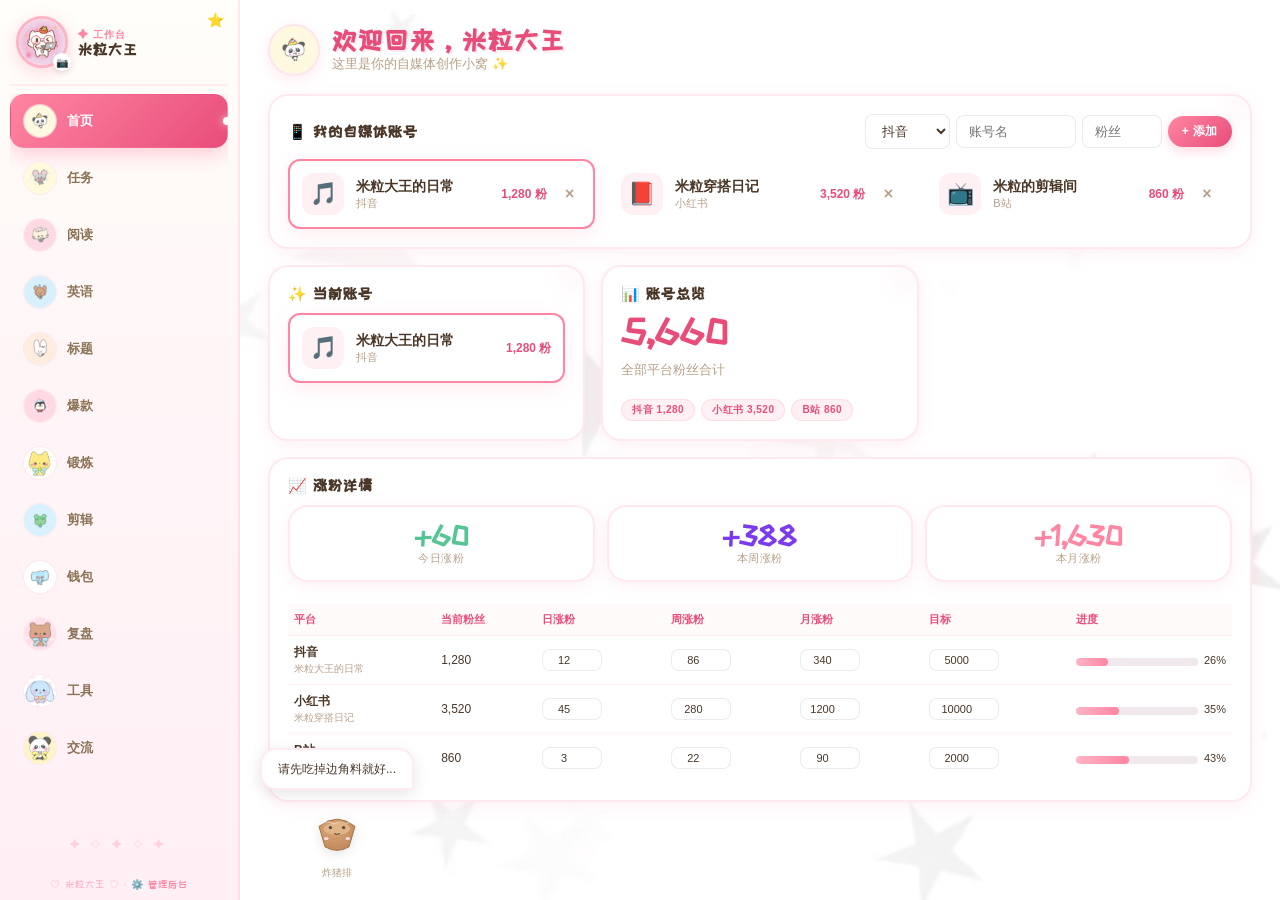
==== commit 599fe809: "feat: 新增管理后台 + 云端同步功能 - admin.html: 完整的数据管理后台   - 账号管理、任务管理、阅读管理、英语管理   - 热点管理、锻炼管理、记账管理、习惯管理   - 个人" ====
--- a/index.html
+++ b/index.html
@@ -28,7 +28,7 @@
     <input type="file" id="avatarFile" accept="image/*" style="display:none">
   </div>
   <nav class="nav" id="nav"></nav>
-  <div class="sidebar-footer">♡ 米粒大王 ♡</div>
+  <div class="sidebar-footer">♡ 米粒大王 ♡ · <a href="admin.html" target="_blank" style="color:var(--pink);text-decoration:none;font-size:10px">⚙️ 管理后台</a></div>
 </aside>
 <main class="main" id="main"></main>
 </div>
